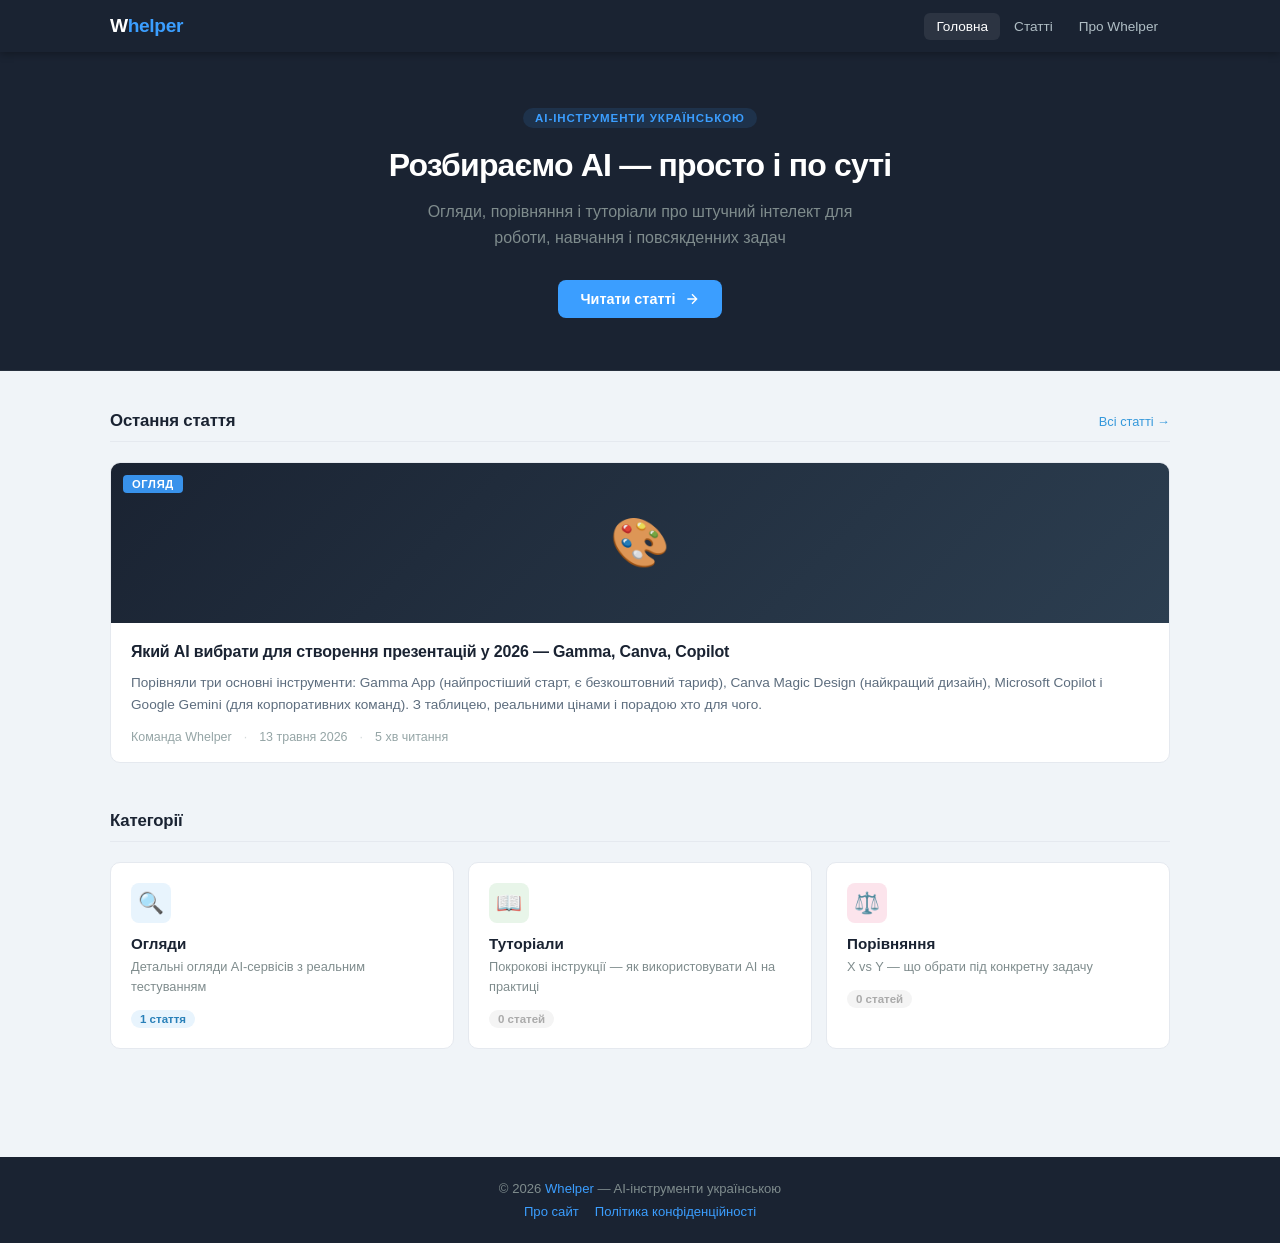
==== index.html @ cbff39cf "Add files via upload" ====
<!DOCTYPE html>
<html lang="uk">
<head>
  <meta charset="UTF-8">
  <meta name="viewport" content="width=device-width, initial-scale=1.0">

  <!-- ═══ SEO: Title & Meta ═══ -->
  <title>Whelper — AI-інструменти українською: огляди, туторіали, порівняння</title>
  <meta name="description" content="Whelper — сайт про штучний інтелект українською мовою. Огляди AI-сервісів, покрокові туторіали та порівняння інструментів для роботи і навчання у 2026 році.">

  <!-- ═══ SEO: Canonical ═══ -->
  <link rel="canonical" href="https://whelper.me">

  <!-- ═══ Open Graph ═══ -->
  <meta property="og:type" content="website">
  <meta property="og:title" content="Whelper — AI-інструменти українською">
  <meta property="og:description" content="Огляди AI-сервісів, покрокові туторіали та порівняння інструментів для роботи і навчання у 2026 році.">
  <meta property="og:url" content="https://whelper.me">
  <meta property="og:site_name" content="Whelper">
  <meta property="og:locale" content="uk_UA">

  <!-- ═══ Twitter Card ═══ -->
  <meta name="twitter:card" content="summary_large_image">
  <meta name="twitter:title" content="Whelper — AI-інструменти українською">
  <meta name="twitter:description" content="Огляди AI-сервісів, туторіали та порівняння для роботи і навчання.">
  <meta name="twitter:site" content="@whelper_ua">

  <!-- ═══ Schema Markup ═══ -->
  <script type="application/ld+json">
  {
    "@context": "https://schema.org",
    "@graph": [
      {
        "@type": "WebSite",
        "@id": "https://whelper.me#website",
        "name": "Whelper",
        "url": "https://whelper.me",
        "description": "AI-інструменти українською: огляди, туторіали, порівняння",
        "inLanguage": "uk",
        "publisher": {
          "@type": "Organization",
          "name": "Whelper",
          "url": "https://whelper.me"
        },
        "potentialAction": {
          "@type": "SearchAction",
          "target": {
            "@type": "EntryPoint",
            "urlTemplate": "https://whelper.me/articles?q={search_term_string}"
          },
          "query-input": "required name=search_term_string"
        }
      },
      {
        "@type": "ItemList",
        "name": "Останні статті Whelper",
        "itemListElement": [
          {
            "@type": "ListItem",
            "position": 1,
            "url": "https://whelper.me/articles/najkrashchyj-shi-dlya-prezentatsij-2026",
            "name": "Який AI вибрати для створення презентацій у 2026"
          }
        ]
      },
      {
        "@type": "BreadcrumbList",
        "itemListElement": [
          {
            "@type": "ListItem",
            "position": 1,
            "name": "Головна",
            "item": "https://whelper.me"
          }
        ]
      }
    ]
  }
  </script>

  <style>
    *, *::before, *::after { box-sizing: border-box; margin: 0; padding: 0; }
    html { overflow-x: hidden; scroll-behavior: smooth; }
    body {
      font-family: 'Segoe UI', Tahoma, Geneva, Verdana, sans-serif;
      background: #f0f4f8;
      color: #333;
      overflow-x: hidden;
    }

    /* ─── Header ─── */
    .site-header {
      background: #1a2332;
      position: sticky;
      top: 0;
      z-index: 100;
      box-shadow: 0 2px 8px rgba(0,0,0,0.3);
      width: 100%;
    }
    .header-inner {
      max-width: 1100px;
      margin: 0 auto;
      padding: 0 20px;
      height: 52px;
      display: flex;
      align-items: center;
      justify-content: space-between;
      gap: 12px;
    }
    .site-logo {
      font-size: 1.2rem;
      font-weight: 700;
      color: #fff;
      text-decoration: none;
      letter-spacing: -0.02em;
      flex-shrink: 0;
    }
    .site-logo span { color: #3b9eff; }
    nav { display: flex; gap: 2px; }
    nav a {
      color: #b0bec5;
      text-decoration: none;
      font-size: 0.85rem;
      padding: 6px 12px;
      border-radius: 6px;
      white-space: nowrap;
      transition: color .2s, background .2s;
    }
    nav a:hover, nav a[aria-current="page"] { color: #fff; background: rgba(255,255,255,0.08); }

    /* ─── Hero ─── */
    .hero {
      background: #1a2332;
      padding: 56px 20px 52px;
      text-align: center;
      border-bottom: 1px solid rgba(255,255,255,0.06);
    }
    .hero-badge {
      display: inline-block;
      font-size: 0.72rem;
      font-weight: 600;
      letter-spacing: .08em;
      text-transform: uppercase;
      color: #3b9eff;
      background: rgba(59,158,255,0.12);
      padding: 4px 12px;
      border-radius: 20px;
      margin-bottom: 18px;
    }
    .hero h1 {
      font-size: 2rem;
      font-weight: 700;
      color: #fff;
      line-height: 1.22;
      letter-spacing: -0.025em;
      margin-bottom: 14px;
      max-width: 600px;
      margin-left: auto;
      margin-right: auto;
    }
    .hero p {
      font-size: 1rem;
      color: #7f8c8d;
      max-width: 440px;
      margin: 0 auto 28px;
      line-height: 1.65;
    }
    .hero-cta {
      display: inline-flex;
      align-items: center;
      gap: 8px;
      background: #3b9eff;
      color: #fff;
      font-size: 0.9rem;
      font-weight: 600;
      padding: 11px 22px;
      border-radius: 8px;
      text-decoration: none;
      transition: background .2s;
    }
    .hero-cta:hover { background: #2980d9; }

    /* ─── Page wrap ─── */
    .page-wrap {
      max-width: 1100px;
      margin: 0 auto;
      padding: 40px 20px 60px;
    }

    /* ─── Section header ─── */
    .section-header {
      display: flex;
      align-items: baseline;
      justify-content: space-between;
      margin-bottom: 20px;
      padding-bottom: 10px;
      border-bottom: 1px solid #e5e9ef;
    }
    .section-header h2 {
      font-size: 1.05rem;
      font-weight: 700;
      color: #1a2332;
      letter-spacing: -0.01em;
    }
    .see-all {
      font-size: 0.8rem;
      color: #3498db;
      text-decoration: none;
    }
    .see-all:hover { text-decoration: underline; }

    /* ─── Article card (featured) ─── */
    .article-card {
      background: #fff;
      border-radius: 10px;
      overflow: hidden;
      border: 1px solid #e5e9ef;
      transition: box-shadow .2s, border-color .2s;
      text-decoration: none;
      display: block;
      color: inherit;
    }
    .article-card:hover {
      box-shadow: 0 4px 20px rgba(0,0,0,0.08);
      border-color: #ccd5dd;
    }
    .card-thumb {
      height: 160px;
      background: linear-gradient(135deg, #1a2332 0%, #2c3e50 100%);
      display: flex;
      align-items: center;
      justify-content: center;
      position: relative;
      overflow: hidden;
    }
    .card-thumb-emoji { font-size: 3rem; opacity: .9; }
    .card-thumb-tag {
      position: absolute;
      top: 12px;
      left: 12px;
      font-size: 0.7rem;
      font-weight: 600;
      letter-spacing: .06em;
      text-transform: uppercase;
      background: rgba(59,158,255,0.9);
      color: #fff;
      padding: 3px 9px;
      border-radius: 4px;
    }
    .card-body { padding: 18px 20px; }
    .card-title {
      font-size: 1rem;
      font-weight: 700;
      color: #1a2332;
      line-height: 1.35;
      margin-bottom: 10px;
      letter-spacing: -0.01em;
    }
    .card-desc {
      font-size: 0.85rem;
      color: #5d6d7e;
      line-height: 1.6;
      margin-bottom: 14px;
    }
    .card-meta {
      display: flex;
      align-items: center;
      gap: 12px;
      font-size: 0.78rem;
      color: #95a5a6;
    }
    .card-meta-dot { opacity: .4; }

    /* ─── Categories ─── */
    .cats-grid {
      display: grid;
      grid-template-columns: repeat(3, 1fr);
      gap: 14px;
      margin-bottom: 48px;
    }
    .cat-card {
      background: #fff;
      border-radius: 10px;
      padding: 20px;
      border: 1px solid #e5e9ef;
      text-decoration: none;
      display: block;
      transition: box-shadow .2s, border-color .2s;
    }
    .cat-card:hover {
      box-shadow: 0 4px 16px rgba(0,0,0,0.07);
      border-color: #ccd5dd;
    }
    .cat-icon {
      width: 40px;
      height: 40px;
      border-radius: 8px;
      display: flex;
      align-items: center;
      justify-content: center;
      font-size: 1.3rem;
      margin-bottom: 12px;
    }
    .cat-card h3 {
      font-size: 0.95rem;
      font-weight: 700;
      color: #1a2332;
      margin-bottom: 5px;
    }
    .cat-card p {
      font-size: 0.8rem;
      color: #7f8c8d;
      line-height: 1.55;
      margin-bottom: 12px;
    }
    .cat-count {
      display: inline-block;
      font-size: 0.72rem;
      font-weight: 600;
      padding: 3px 9px;
      border-radius: 20px;
    }
    .cat-count.has-articles { background: #e8f4fd; color: #2980b9; }
    .cat-count.empty { background: #f4f4f4; color: #aaa; }

    /* ─── Section spacing ─── */
    .section { margin-bottom: 48px; }

    /* ─── Empty state ─── */
    .empty-state {
      background: #fff;
      border: 1px dashed #d5dde5;
      border-radius: 10px;
      padding: 36px 20px;
      text-align: center;
      color: #95a5a6;
      font-size: 0.85rem;
      line-height: 1.6;
    }
    .empty-state strong { display: block; color: #7f8c8d; font-size: 0.9rem; margin-bottom: 4px; }

    /* ─── Footer ─── */
    footer {
      background: #1a2332;
      color: #7f8c8d;
      text-align: center;
      padding: 24px 20px;
      font-size: 0.82rem;
    }
    footer a { color: #3b9eff; text-decoration: none; }
    footer a:hover { text-decoration: underline; }
    .footer-links { margin-top: 8px; display: flex; justify-content: center; gap: 16px; flex-wrap: wrap; }

    /* ─── Responsive ─── */
    @media (max-width: 860px) {
      .cats-grid { grid-template-columns: 1fr 1fr; }
    }
    @media (max-width: 600px) {
      .hero h1 { font-size: 1.5rem; }
      .hero { padding: 40px 16px 36px; }
      .page-wrap { padding: 28px 14px 48px; }
      nav a { padding: 6px 8px; font-size: 0.78rem; }
      .cats-grid { grid-template-columns: 1fr; }
    }
    @media (max-width: 380px) {
      nav a:last-child { display: none; }
    }
  </style>
</head>
<body>

<!-- ═══ Header ═══ -->
<header class="site-header" role="banner">
  <div class="header-inner">
    <a href="https://whelper.me" class="site-logo">W<span>helper</span></a>
    <nav aria-label="Основна навігація">
      <a href="https://whelper.me" aria-current="page">Головна</a>
      <a href="https://whelper.me/articles">Статті</a>
      <a href="https://whelper.me/about">Про Whelper</a>
    </nav>
  </div>
</header>

<!-- ═══ Hero ═══ -->
<section class="hero" aria-label="Про сайт">
  <div class="hero-badge">AI-інструменти українською</div>
  <h1>Розбираємо AI — просто і по суті</h1>
  <p>Огляди, порівняння і туторіали про штучний інтелект для роботи, навчання і повсякденних задач</p>
  <a href="https://whelper.me/articles" class="hero-cta">
    Читати статті
    <svg width="16" height="16" fill="none" stroke="currentColor" stroke-width="2" viewBox="0 0 24 24" aria-hidden="true"><path d="M5 12h14M12 5l7 7-7 7"/></svg>
  </a>
</section>

<!-- ═══ Main content ═══ -->
<main class="page-wrap" id="main-content">

  <!-- Остання стаття -->
  <section class="section" aria-labelledby="latest-heading">
    <div class="section-header">
      <h2 id="latest-heading">Остання стаття</h2>
      <a href="https://whelper.me/articles" class="see-all">Всі статті →</a>
    </div>

    <a href="https://whelper.me/articles/najkrashchyj-shi-dlya-prezentatsij-2026"
       class="article-card"
       aria-label="Читати статтю: Який AI вибрати для створення презентацій у 2026">
      <div class="card-thumb">
        <div class="card-thumb-emoji" aria-hidden="true">🎨</div>
        <span class="card-thumb-tag">Огляд</span>
      </div>
      <div class="card-body">
        <div class="card-title">Який AI вибрати для створення презентацій у 2026 — Gamma, Canva, Copilot</div>
        <div class="card-desc">Порівняли три основні інструменти: Gamma App (найпростіший старт, є безкоштовний тариф), Canva Magic Design (найкращий дизайн), Microsoft Copilot і Google Gemini (для корпоративних команд). З таблицею, реальними цінами і порадою хто для чого.</div>
        <div class="card-meta">
          <span>Команда Whelper</span>
          <span class="card-meta-dot">·</span>
          <span>13 травня 2026</span>
          <span class="card-meta-dot">·</span>
          <span>5 хв читання</span>
        </div>
      </div>
    </a>
  </section>

  <!-- Категорії -->
  <section class="section" aria-labelledby="cats-heading">
    <div class="section-header">
      <h2 id="cats-heading">Категорії</h2>
    </div>

    <div class="cats-grid">
      <a href="https://whelper.me/articles/ohlyady" class="cat-card">
        <div class="cat-icon" style="background:#e8f4fd;" aria-hidden="true">🔍</div>
        <h3>Огляди</h3>
        <p>Детальні огляди AI-сервісів з реальним тестуванням</p>
        <span class="cat-count has-articles">1 стаття</span>
      </a>

      <a href="https://whelper.me/articles/tutorialy" class="cat-card">
        <div class="cat-icon" style="background:#e8f5e9;" aria-hidden="true">📖</div>
        <h3>Туторіали</h3>
        <p>Покрокові інструкції — як використовувати AI на практиці</p>
        <span class="cat-count empty">0 статей</span>
      </a>

      <a href="https://whelper.me/articles/porivnyannya" class="cat-card">
        <div class="cat-icon" style="background:#fce4ec;" aria-hidden="true">⚖️</div>
        <h3>Порівняння</h3>
        <p>X vs Y — що обрати під конкретну задачу</p>
        <span class="cat-count empty">0 статей</span>
      </a>
    </div>
  </section>

</main>

<!-- ═══ Footer ═══ -->
<footer role="contentinfo">
  <p>© 2026 <a href="https://whelper.me">Whelper</a> — AI-інструменти українською</p>
  <div class="footer-links">
    <a href="https://whelper.me/about">Про сайт</a>
    <a href="https://whelper.me/privacy">Політика конфіденційності</a>
  </div>
</footer>

</body>
</html>
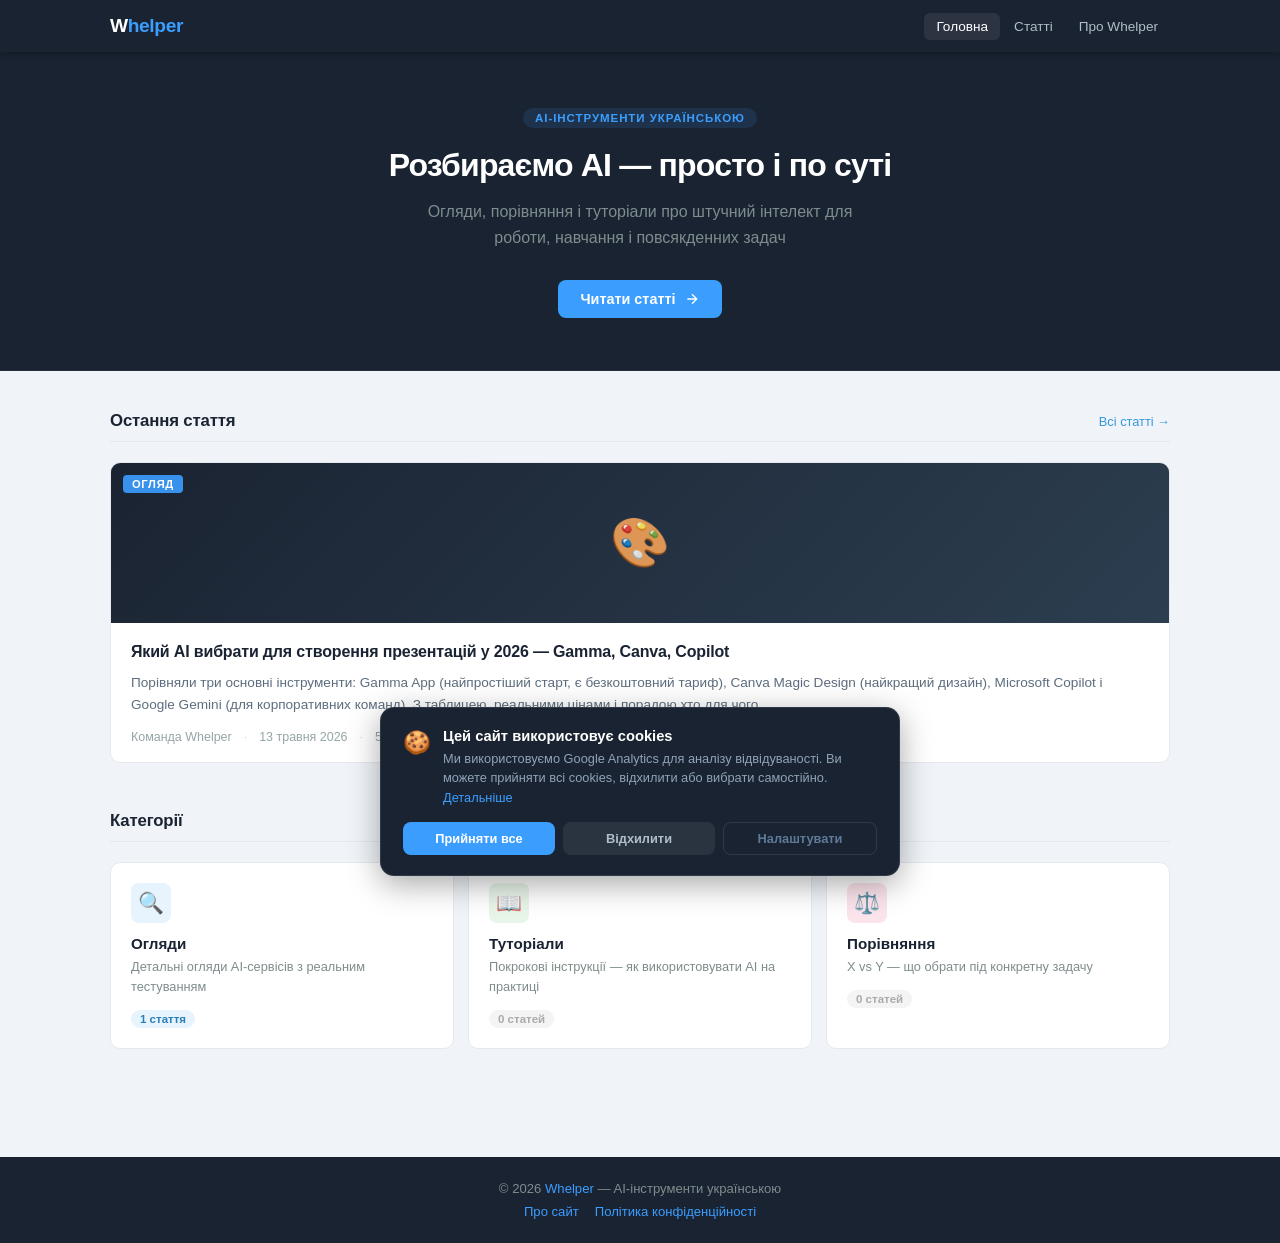
==== commit 3e2c436b: "Update index.html" ====
--- a/index.html
+++ b/index.html
@@ -58,7 +58,7 @@
           {
             "@type": "ListItem",
             "position": 1,
-            "url": "https://whelper.me/articles/najkrashchyj-shi-dlya-prezentatsij-2026",
+            "url": "https://whelper.me/articles/ai-presentations-2026",
             "name": "Який AI вибрати для створення презентацій у 2026"
           }
         ]
@@ -402,7 +402,7 @@
       <a href="https://whelper.me/articles" class="see-all">Всі статті →</a>
     </div>
 
-    <a href="https://whelper.me/articles/najkrashchyj-shi-dlya-prezentatsij-2026"
+    <a href="https://whelper.me/articles/ai-presentations-2026"
        class="article-card"
        aria-label="Читати статтю: Який AI вибрати для створення презентацій у 2026">
       <div class="card-thumb">
@@ -430,21 +430,21 @@
     </div>
 
     <div class="cats-grid">
-      <a href="https://whelper.me/articles/ohlyady" class="cat-card">
+      <a href="https://whelper.me/articles?cat=ohlyady" class="cat-card">
         <div class="cat-icon" style="background:#e8f4fd;" aria-hidden="true">🔍</div>
         <h3>Огляди</h3>
         <p>Детальні огляди AI-сервісів з реальним тестуванням</p>
         <span class="cat-count has-articles">1 стаття</span>
       </a>
 
-      <a href="https://whelper.me/articles/tutorialy" class="cat-card">
+      <a href="https://whelper.me/articles?cat=tutorialy" class="cat-card">
         <div class="cat-icon" style="background:#e8f5e9;" aria-hidden="true">📖</div>
         <h3>Туторіали</h3>
         <p>Покрокові інструкції — як використовувати AI на практиці</p>
         <span class="cat-count empty">0 статей</span>
       </a>
 
-      <a href="https://whelper.me/articles/porivnyannya" class="cat-card">
+      <a href="https://whelper.me/articles?cat=porivnyannya" class="cat-card">
         <div class="cat-icon" style="background:#fce4ec;" aria-hidden="true">⚖️</div>
         <h3>Порівняння</h3>
         <p>X vs Y — що обрати під конкретну задачу</p>
@@ -464,5 +464,9 @@
   </div>
 </footer>
 
+  <!-- ═══ coockie ═══ -->
+  <link rel="stylesheet" href="/cookie-banner.css">
+  <script src="/cookie-banner.js"></script>
+  
 </body>
 </html>
--- a/cookie-banner.css
+++ b/cookie-banner.css
@@ -0,0 +1,234 @@
+/* ═══ Cookie Banner ═══ */
+#cookie-banner {
+  position: fixed;
+  bottom: 24px;
+  left: 50%;
+  transform: translateX(-50%);
+  width: calc(100% - 40px);
+  max-width: 520px;
+  background: #1a2332;
+  border: 1px solid rgba(255,255,255,0.1);
+  border-radius: 14px;
+  box-shadow: 0 8px 32px rgba(0,0,0,0.35);
+  padding: 20px 22px;
+  z-index: 9999;
+  animation: bannerSlideUp .35s ease;
+}
+#cookie-banner.hidden { display: none; }
+
+@keyframes bannerSlideUp {
+  from { opacity: 0; transform: translateX(-50%) translateY(20px); }
+  to   { opacity: 1; transform: translateX(-50%) translateY(0); }
+}
+
+.cookie-banner-top {
+  display: flex;
+  align-items: flex-start;
+  gap: 12px;
+  margin-bottom: 14px;
+}
+.cookie-banner-icon {
+  font-size: 1.4rem;
+  flex-shrink: 0;
+  margin-top: 1px;
+}
+.cookie-banner-text h3 {
+  font-size: 0.92rem;
+  font-weight: 700;
+  color: #fff;
+  margin-bottom: 5px;
+  font-family: 'Segoe UI', Tahoma, Geneva, Verdana, sans-serif;
+}
+.cookie-banner-text p {
+  font-size: 0.8rem;
+  color: #8fa3b8;
+  line-height: 1.55;
+  font-family: 'Segoe UI', Tahoma, Geneva, Verdana, sans-serif;
+}
+.cookie-banner-text a {
+  color: #3b9eff;
+  text-decoration: none;
+}
+.cookie-banner-text a:hover { text-decoration: underline; }
+
+/* Buttons row */
+.cookie-banner-btns {
+  display: flex;
+  gap: 8px;
+  flex-wrap: wrap;
+}
+.cookie-btn {
+  font-family: 'Segoe UI', Tahoma, Geneva, Verdana, sans-serif;
+  font-size: 0.8rem;
+  font-weight: 600;
+  padding: 8px 16px;
+  border-radius: 8px;
+  border: none;
+  cursor: pointer;
+  transition: background .18s, color .18s;
+  white-space: nowrap;
+}
+.cookie-btn-accept {
+  background: #3b9eff;
+  color: #fff;
+  flex: 1;
+}
+.cookie-btn-accept:hover { background: #2980d9; }
+
+.cookie-btn-reject {
+  background: rgba(255,255,255,0.07);
+  color: #b0bec5;
+  flex: 1;
+}
+.cookie-btn-reject:hover { background: rgba(255,255,255,0.13); color: #fff; }
+
+.cookie-btn-settings {
+  background: transparent;
+  color: #5d7a99;
+  border: 1px solid rgba(255,255,255,0.1);
+  flex: 1;
+}
+.cookie-btn-settings:hover { color: #b0bec5; border-color: rgba(255,255,255,0.2); }
+
+/* ═══ Settings modal ═══ */
+#cookie-modal-overlay {
+  position: fixed;
+  inset: 0;
+  background: rgba(0,0,0,0.6);
+  z-index: 10000;
+  display: flex;
+  align-items: center;
+  justify-content: center;
+  padding: 20px;
+  animation: fadeIn .2s ease;
+}
+#cookie-modal-overlay.hidden { display: none; }
+
+@keyframes fadeIn {
+  from { opacity: 0; }
+  to   { opacity: 1; }
+}
+
+.cookie-modal {
+  background: #1e2d40;
+  border: 1px solid rgba(255,255,255,0.1);
+  border-radius: 14px;
+  width: 100%;
+  max-width: 460px;
+  box-shadow: 0 16px 48px rgba(0,0,0,0.5);
+  animation: modalSlideUp .25s ease;
+  overflow: hidden;
+}
+
+@keyframes modalSlideUp {
+  from { opacity: 0; transform: translateY(16px); }
+  to   { opacity: 1; transform: translateY(0); }
+}
+
+.cookie-modal-header {
+  padding: 20px 22px 16px;
+  border-bottom: 1px solid rgba(255,255,255,0.07);
+  display: flex;
+  align-items: center;
+  justify-content: space-between;
+}
+.cookie-modal-header h3 {
+  font-size: 0.98rem;
+  font-weight: 700;
+  color: #fff;
+  font-family: 'Segoe UI', Tahoma, Geneva, Verdana, sans-serif;
+}
+.cookie-modal-close {
+  background: none;
+  border: none;
+  color: #5d7a99;
+  font-size: 1.2rem;
+  cursor: pointer;
+  padding: 2px 6px;
+  border-radius: 4px;
+  transition: color .18s;
+}
+.cookie-modal-close:hover { color: #fff; }
+
+.cookie-modal-body { padding: 18px 22px; }
+
+.cookie-toggle-row {
+  display: flex;
+  align-items: flex-start;
+  justify-content: space-between;
+  gap: 16px;
+  padding: 14px 0;
+  border-bottom: 1px solid rgba(255,255,255,0.06);
+}
+.cookie-toggle-row:last-child { border-bottom: none; }
+
+.cookie-toggle-info h4 {
+  font-size: 0.86rem;
+  font-weight: 700;
+  color: #e2e8f0;
+  margin-bottom: 4px;
+  font-family: 'Segoe UI', Tahoma, Geneva, Verdana, sans-serif;
+}
+.cookie-toggle-info p {
+  font-size: 0.77rem;
+  color: #8fa3b8;
+  line-height: 1.5;
+  font-family: 'Segoe UI', Tahoma, Geneva, Verdana, sans-serif;
+}
+
+/* Toggle switch */
+.cookie-toggle {
+  position: relative;
+  width: 40px;
+  height: 22px;
+  flex-shrink: 0;
+  margin-top: 2px;
+}
+.cookie-toggle input { opacity: 0; width: 0; height: 0; }
+.cookie-toggle-slider {
+  position: absolute;
+  inset: 0;
+  background: rgba(255,255,255,0.12);
+  border-radius: 22px;
+  cursor: pointer;
+  transition: background .2s;
+}
+.cookie-toggle-slider::before {
+  content: '';
+  position: absolute;
+  width: 16px;
+  height: 16px;
+  left: 3px;
+  top: 3px;
+  background: #fff;
+  border-radius: 50%;
+  transition: transform .2s;
+}
+.cookie-toggle input:checked + .cookie-toggle-slider { background: #3b9eff; }
+.cookie-toggle input:checked + .cookie-toggle-slider::before { transform: translateX(18px); }
+.cookie-toggle input:disabled + .cookie-toggle-slider { opacity: .5; cursor: not-allowed; }
+
+.required-badge {
+  font-size: 0.68rem;
+  font-weight: 600;
+  color: #5d7a99;
+  background: rgba(255,255,255,0.06);
+  padding: 2px 7px;
+  border-radius: 4px;
+  margin-top: 4px;
+  display: inline-block;
+}
+
+.cookie-modal-footer {
+  padding: 16px 22px;
+  border-top: 1px solid rgba(255,255,255,0.07);
+  display: flex;
+  gap: 8px;
+}
+.cookie-modal-footer .cookie-btn { flex: 1; }
+
+@media (max-width: 480px) {
+  #cookie-banner { bottom: 12px; width: calc(100% - 24px); padding: 16px 16px; }
+  .cookie-banner-btns { flex-direction: column; }
+  .cookie-btn { flex: unset; width: 100%; text-align: center; }
+}
